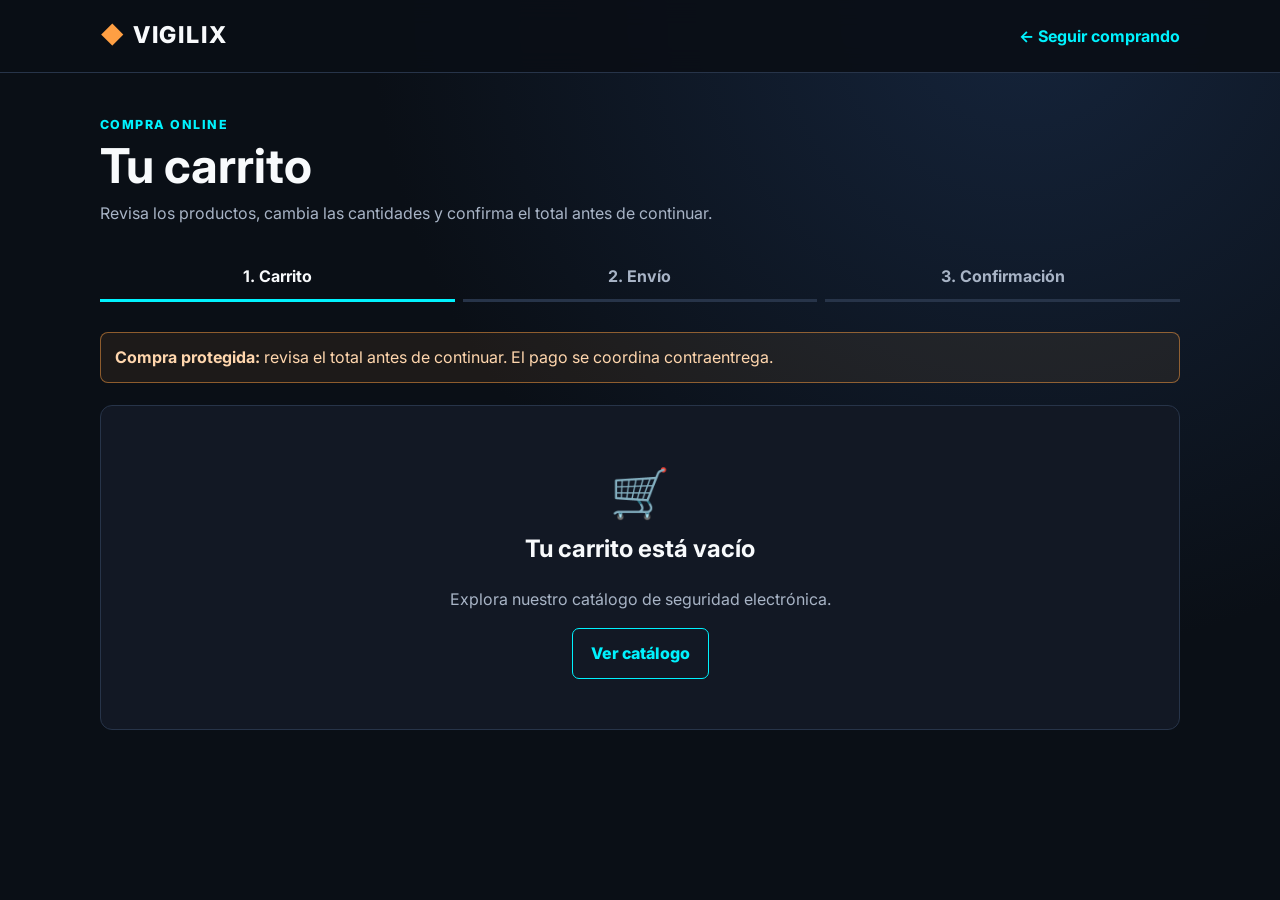
==== carrito.html @ 2ad76c0c "Version Inicial" ====
<!DOCTYPE html>
<html lang="es">
<head>
    <script async src="https://www.googletagmanager.com/gtm.js?id=GTM-5HQ9DHSM"></script>
    <script>window.dataLayer=window.dataLayer||[];function gtag(){dataLayer.push(arguments)}gtag('js',new Date());</script>
    <meta charset="UTF-8"><meta name="viewport" content="width=device-width, initial-scale=1.0"><meta name="description" content="Revisa tu carrito de compra Vigilix y continúa al envío."><title>Carrito | Vigilix</title>
    <link rel="preconnect" href="https://fonts.googleapis.com"><link rel="preconnect" href="https://fonts.gstatic.com" crossorigin><link href="https://fonts.googleapis.com/css2?family=Inter:wght@400;600;700;800&display=swap" rel="stylesheet"><link rel="stylesheet" href="checkout/checkout.css">
</head>
<body>
    <header class="site-header"><div class="header-inner"><a class="brand" href="index.html"><span>◆</span> VIGILIX</a><a class="back-link" href="index.html#equipos">← Seguir comprando</a></div></header>
    <main class="checkout-shell">
        <div class="eyebrow">Compra online</div><h1>Tu carrito</h1><p class="lead">Revisa los productos, cambia las cantidades y confirma el total antes de continuar.</p>
        <ol class="steps" aria-label="Progreso de compra"><li class="active">1. Carrito</li><li>2. Envío</li><li>3. Confirmación</li></ol>
        <div class="notice"><strong>Compra protegida:</strong> revisa el total antes de continuar. El pago se coordina contraentrega.</div>
        <div id="cart-empty" class="panel empty hidden"><div class="icon">🛒</div><h2>Tu carrito está vacío</h2><p class="muted">Explora nuestro catálogo de seguridad electrónica.</p><a class="button button-secondary" href="index.html#equipos">Ver catálogo</a></div>
        <div id="cart-layout" class="layout hidden">
            <section class="panel" aria-labelledby="cart-title"><h2 id="cart-title">Productos</h2><div id="cart-items"></div></section>
            <aside class="panel" aria-labelledby="summary-title"><h2 id="summary-title">Resumen</h2><div class="summary-line"><span>Subtotal</span><strong id="subtotal"></strong></div><div class="summary-line"><span>Envío</span><span>Se calcula después</span></div><div class="summary-line summary-total"><span>Total parcial</span><strong id="total"></strong></div><a class="button button-primary" id="continue-button" href="checkout/envio.html">Continuar al envío →</a></aside>
        </div>
    </main>
    <script src="commerce.js"></script>
    <script>
        const commerce=window.VigilixCommerce,empty=document.getElementById('cart-empty'),layout=document.getElementById('cart-layout'),itemsContainer=document.getElementById('cart-items');
        function escapeHtml(value){return String(value).replace(/[&<>'"]/g,char=>({'&':'&amp;','<':'&lt;','>':'&gt;',"'":'&#39;','"':'&quot;'}[char]));}
        function renderCart(){const items=commerce.getDetailedCart();empty.classList.toggle('hidden',items.length>0);layout.classList.toggle('hidden',items.length===0);if(!items.length)return;itemsContainer.innerHTML=items.map(item=>`<article class="cart-row"><img src="${escapeHtml(item.image)}" alt="${escapeHtml(item.name)}"><div><p class="item-name">${escapeHtml(item.name)}</p><div class="muted">SKU: ${escapeHtml(item.sku)} · ${commerce.formatMoney(item.price)} c/u</div><div class="qty-wrap"><label for="qty-${escapeHtml(item.sku)}">Cantidad</label><input id="qty-${escapeHtml(item.sku)}" type="number" min="1" max="99" value="${item.quantity}" data-qty="${escapeHtml(item.sku)}"><button class="button button-danger" type="button" data-remove="${escapeHtml(item.sku)}">Eliminar</button></div></div><strong class="cart-price">${commerce.formatMoney(item.subtotal)}</strong></article>`).join('');const total=commerce.formatMoney(commerce.subtotal());document.getElementById('subtotal').textContent=total;document.getElementById('total').textContent=total;}
        itemsContainer.addEventListener('change',event=>{const sku=event.target.dataset.qty;if(sku)commerce.updateQuantity(sku,Number(event.target.value));});itemsContainer.addEventListener('click',event=>{const sku=event.target.dataset.remove;if(sku)commerce.removeItem(sku);});window.addEventListener('vigilix:cart-updated',renderCart);document.getElementById('continue-button').addEventListener('click',()=>commerce.trackCartEvent('begin_checkout'));commerce.trackCartEvent('view_cart');renderCart();
    </script>
</body></html>
---- checkout/checkout.css ----
:root {
    --bg: #0a0f16;
    --surface: #121824;
    --surface-2: #172033;
    --border: #273449;
    --cyan: #00f2fe;
    --amber: #ff9f43;
    --green: #10b981;
    --text: #f8fafc;
    --muted: #a8b4c6;
    --danger: #fb7185;
}

* { box-sizing: border-box; }
body {
    margin: 0;
    min-height: 100vh;
    background: radial-gradient(circle at 80% 0, #15243b 0, var(--bg) 48%);
    color: var(--text);
    font: 16px/1.55 Inter, system-ui, sans-serif;
}
a { color: inherit; }
button, input, select, textarea { font: inherit; }
button { cursor: pointer; }
.site-header {
    border-bottom: 1px solid var(--border);
    background: rgba(10, 15, 22, .92);
    backdrop-filter: blur(12px);
}
.header-inner, .checkout-shell { width: min(1080px, calc(100% - 32px)); margin: auto; }
.header-inner { min-height: 72px; display: flex; align-items: center; justify-content: space-between; gap: 16px; }
.brand { color: var(--text); text-decoration: none; font-size: 1.45rem; font-weight: 800; letter-spacing: .08em; }
.brand span { color: var(--amber); }
.back-link { color: var(--cyan); text-decoration: none; font-weight: 700; }
.checkout-shell { padding: 42px 0 70px; }
.eyebrow { color: var(--cyan); text-transform: uppercase; letter-spacing: .12em; font-weight: 800; font-size: .78rem; }
h1 { margin: 6px 0 8px; font-size: clamp(2rem, 5vw, 3rem); line-height: 1.1; }
.lead { color: var(--muted); margin: 0 0 28px; max-width: 720px; }
.notice { padding: 12px 14px; border: 1px solid rgba(255,159,67,.5); background: rgba(255,159,67,.08); border-radius: 8px; color: #ffd6ad; margin-bottom: 22px; }
.steps { display: grid; grid-template-columns: repeat(3, 1fr); gap: 8px; margin: 0 0 30px; padding: 0; list-style: none; }
.steps li { padding: 10px; color: var(--muted); border-bottom: 3px solid var(--border); text-align: center; font-weight: 700; }
.steps li.active { color: var(--text); border-color: var(--cyan); }
.layout { display: grid; grid-template-columns: minmax(0, 1.5fr) minmax(280px, .7fr); gap: 24px; align-items: start; }
.panel { background: var(--surface); border: 1px solid var(--border); border-radius: 12px; padding: 24px; }
.panel h2 { margin-top: 0; }
.cart-row { display: grid; grid-template-columns: 88px 1fr auto; gap: 18px; align-items: center; padding: 18px 0; border-bottom: 1px solid var(--border); }
.cart-row:first-child { padding-top: 0; }
.cart-row:last-child { border-bottom: 0; padding-bottom: 0; }
.cart-row img { width: 88px; height: 88px; object-fit: cover; border-radius: 8px; background: #fff; }
.item-name { font-weight: 800; margin: 0 0 4px; }
.muted { color: var(--muted); }
.qty-wrap { display: flex; align-items: center; gap: 10px; margin-top: 10px; }
.qty-wrap input { width: 72px; }
input, select, textarea {
    width: 100%; color: var(--text); background: #0c131e; border: 1px solid var(--border); border-radius: 7px; padding: 11px 12px;
}
input:focus, select:focus, textarea:focus { outline: 2px solid rgba(0,242,254,.35); border-color: var(--cyan); }
label { display: block; font-weight: 700; margin-bottom: 6px; }
.field { margin-bottom: 17px; }
.field-grid { display: grid; grid-template-columns: 1fr 1fr; gap: 16px; }
.radio-card { display: block; border: 1px solid var(--border); border-radius: 8px; padding: 14px; margin-bottom: 10px; cursor: pointer; }
.radio-card:has(input:checked) { border-color: var(--cyan); background: rgba(0,242,254,.06); }
.radio-card input { width: auto; margin-right: 8px; }
.radio-card strong { display: inline; }
.radio-card small { display: block; color: var(--muted); margin-left: 26px; }
.summary-line { display: flex; justify-content: space-between; gap: 16px; padding: 9px 0; color: var(--muted); }
.summary-total { border-top: 1px solid var(--border); margin-top: 8px; padding-top: 16px; color: var(--text); font-size: 1.2rem; font-weight: 800; }
.button { display: inline-flex; align-items: center; justify-content: center; gap: 8px; border: 0; border-radius: 7px; padding: 12px 18px; text-decoration: none; font-weight: 800; }
.button-primary { width: 100%; background: var(--cyan); color: #061117; }
.button-primary:hover { background: #68f8ff; }
.button-secondary { background: transparent; color: var(--cyan); border: 1px solid var(--cyan); }
.button-danger { padding: 6px 0; color: var(--danger); background: transparent; }
.empty { text-align: center; padding: 50px 20px; }
.empty .icon { font-size: 3rem; }
.success { text-align: center; border-color: var(--green); }
.success-icon { font-size: 3.4rem; }
.order-id { display: inline-block; padding: 8px 12px; background: #0c131e; border-radius: 6px; color: var(--cyan); font-weight: 800; letter-spacing: .05em; }
.error { color: #fecdd3; margin-top: 10px; }
.hidden { display: none !important; }

@media (max-width: 760px) {
    .layout { grid-template-columns: 1fr; }
    .field-grid { grid-template-columns: 1fr; gap: 0; }
    .cart-row { grid-template-columns: 70px 1fr; }
    .cart-row img { width: 70px; height: 70px; }
    .cart-price { grid-column: 2; }
    .steps li { font-size: .82rem; }
}
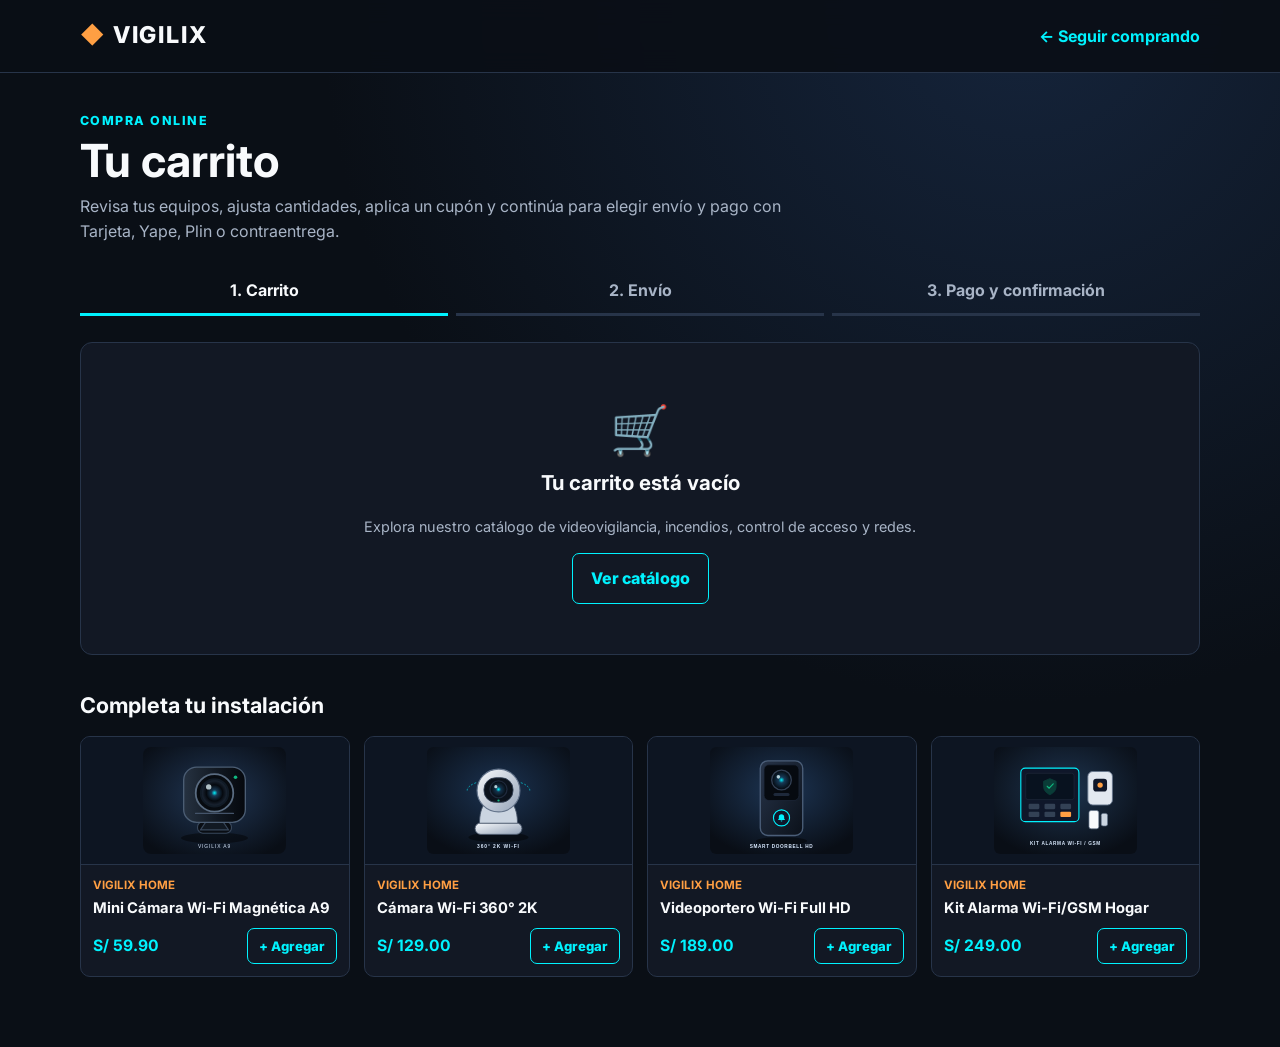
==== commit 44352a80: "Carrito de compras y chat bot" ====
--- a/carrito.html
+++ b/carrito.html
@@ -1,28 +1,110 @@
 <!DOCTYPE html>
 <html lang="es">
+
 <head>
-    <script async src="https://www.googletagmanager.com/gtm.js?id=GTM-5HQ9DHSM"></script>
-    <script>window.dataLayer=window.dataLayer||[];function gtag(){dataLayer.push(arguments)}gtag('js',new Date());</script>
-    <meta charset="UTF-8"><meta name="viewport" content="width=device-width, initial-scale=1.0"><meta name="description" content="Revisa tu carrito de compra Vigilix y continúa al envío."><title>Carrito | Vigilix</title>
-    <link rel="preconnect" href="https://fonts.googleapis.com"><link rel="preconnect" href="https://fonts.gstatic.com" crossorigin><link href="https://fonts.googleapis.com/css2?family=Inter:wght@400;600;700;800&display=swap" rel="stylesheet"><link rel="stylesheet" href="checkout/checkout.css">
+    <script>(function(w,d,s,l,i){w[l]=w[l]||[];w[l].push({'gtm.start':new Date().getTime(),event:'gtm.js'});var f=d.getElementsByTagName(s)[0],j=d.createElement(s),dl=l!='dataLayer'?'&l='+l:'';j.async=true;j.src='https://www.googletagmanager.com/gtm.js?id='+i+dl;f.parentNode.insertBefore(j,f);})(window,document,'script','dataLayer','GTM-WQHF4V39');</script>
+    <meta charset="UTF-8">
+    <meta name="viewport" content="width=device-width, initial-scale=1.0">
+    <link rel="icon" type="image/svg+xml" href="assets/favicon.svg">
+    <meta name="description" content="Revisa tu carrito de compra Vigilix, aplica cupones y continúa al envío y pago.">
+    <title>Carrito | Vigilix</title>
+    <link rel="preconnect" href="https://fonts.googleapis.com">
+    <link rel="preconnect" href="https://fonts.gstatic.com" crossorigin>
+    <link href="https://fonts.googleapis.com/css2?family=Inter:wght@400;600;700;800&display=swap" rel="stylesheet">
+    <link rel="stylesheet" href="checkout/checkout.css?v=20261124-10">
 </head>
+
 <body>
-    <header class="site-header"><div class="header-inner"><a class="brand" href="index.html"><span>◆</span> VIGILIX</a><a class="back-link" href="index.html#equipos">← Seguir comprando</a></div></header>
+    <noscript><iframe src="https://www.googletagmanager.com/ns.html?id=GTM-WQHF4V39" height="0" width="0" style="display:none;visibility:hidden"></iframe></noscript>
+    <header class="site-header">
+        <div class="header-inner">
+            <a class="brand" href="index.html"><span>◆</span> VIGILIX</a>
+            <a class="back-link" href="index.html#equipos">← Seguir comprando</a>
+        </div>
+    </header>
+
     <main class="checkout-shell">
-        <div class="eyebrow">Compra online</div><h1>Tu carrito</h1><p class="lead">Revisa los productos, cambia las cantidades y confirma el total antes de continuar.</p>
-        <ol class="steps" aria-label="Progreso de compra"><li class="active">1. Carrito</li><li>2. Envío</li><li>3. Confirmación</li></ol>
-        <div class="notice"><strong>Compra protegida:</strong> revisa el total antes de continuar. El pago se coordina contraentrega.</div>
-        <div id="cart-empty" class="panel empty hidden"><div class="icon">🛒</div><h2>Tu carrito está vacío</h2><p class="muted">Explora nuestro catálogo de seguridad electrónica.</p><a class="button button-secondary" href="index.html#equipos">Ver catálogo</a></div>
-        <div id="cart-layout" class="layout hidden">
-            <section class="panel" aria-labelledby="cart-title"><h2 id="cart-title">Productos</h2><div id="cart-items"></div></section>
-            <aside class="panel" aria-labelledby="summary-title"><h2 id="summary-title">Resumen</h2><div class="summary-line"><span>Subtotal</span><strong id="subtotal"></strong></div><div class="summary-line"><span>Envío</span><span>Se calcula después</span></div><div class="summary-line summary-total"><span>Total parcial</span><strong id="total"></strong></div><a class="button button-primary" id="continue-button" href="checkout/envio.html">Continuar al envío →</a></aside>
+        <div class="eyebrow">Compra online</div>
+        <h1>Tu carrito</h1>
+        <p class="lead">Revisa tus equipos, ajusta cantidades, aplica un cupón y continúa para elegir envío y pago con Tarjeta, Yape, Plin o contraentrega.</p>
+
+        <ol class="steps" aria-label="Progreso de compra">
+            <li class="active">1. Carrito</li>
+            <li>2. Envío</li>
+            <li>3. Pago y confirmación</li>
+        </ol>
+
+        <div id="cart-feedback" class="cart-feedback hidden" role="status"></div>
+
+        <div id="cart-empty" class="panel empty hidden">
+            <div class="icon">🛒</div>
+            <h2>Tu carrito está vacío</h2>
+            <p class="muted">Explora nuestro catálogo de videovigilancia, incendios, control de acceso y redes.</p>
+            <a class="button button-secondary" href="index.html#equipos">Ver catálogo</a>
         </div>
+
+        <div id="cart-layout" class="hidden">
+            <div id="free-shipping-bar" class="free-shipping-bar"></div>
+
+            <div class="layout">
+                <section class="panel" aria-labelledby="cart-title">
+                    <div class="panel-header-row">
+                        <h2 id="cart-title">Productos</h2>
+                        <span id="cart-items-count" class="count-pill">0 unidades</span>
+                    </div>
+                    <div id="cart-items"></div>
+                    <div class="cart-actions-bar">
+                        <button type="button" id="quote-cart-btn" class="button button-secondary button-sm">
+                            Cotizar este carrito B2B
+                        </button>
+                        <button type="button" id="clear-cart-btn" class="button button-danger">
+                            Vaciar carrito
+                        </button>
+                    </div>
+                </section>
+
+                <aside class="panel" aria-labelledby="summary-title">
+                    <h2 id="summary-title">Resumen</h2>
+
+                    <form id="coupon-form" class="coupon-box">
+                        <label for="coupon-input">¿Tienes un cupón? (Ej. VIGILIX10)</label>
+                        <div class="coupon-row">
+                            <input id="coupon-input" type="text" placeholder="Ingresa tu código" autocomplete="off">
+                            <button type="submit" class="button button-secondary">Aplicar</button>
+                        </div>
+                        <p id="coupon-message" class="coupon-msg"></p>
+                        <div id="coupon-applied" class="coupon-applied hidden"></div>
+                    </form>
+
+                    <div class="summary-line"><span>Subtotal</span><strong id="subtotal"></strong></div>
+                    <div id="discount-row" class="summary-line hidden">
+                        <span>Descuento</span>
+                        <strong id="discount-amount" style="color:var(--green)"></strong>
+                    </div>
+                    <div class="summary-line"><span>Envío estimado</span><span id="shipping-preview">Se calcula en el siguiente paso</span></div>
+                    <div class="summary-line summary-total"><span>Total parcial</span><strong id="total"></strong></div>
+
+                    <div class="accepted-methods" aria-label="Métodos de pago disponibles">
+                        <span class="method-tag">VISA / MC</span>
+                        <span class="method-tag yape">Yape</span>
+                        <span class="method-tag plin">Plin</span>
+                        <span class="method-tag">Contraentrega</span>
+                    </div>
+
+                    <a class="button button-primary" id="continue-button" href="checkout/envio.html">Continuar al envío →</a>
+                </aside>
+            </div>
+        </div>
+
+        <section id="cart-recommendations" class="recommendations-section hidden">
+            <h2>Completa tu instalación</h2>
+            <div id="recommended-grid" class="rec-grid"></div>
+        </section>
     </main>
-    <script src="commerce.js"></script>
-    <script>
-        const commerce=window.VigilixCommerce,empty=document.getElementById('cart-empty'),layout=document.getElementById('cart-layout'),itemsContainer=document.getElementById('cart-items');
-        function escapeHtml(value){return String(value).replace(/[&<>'"]/g,char=>({'&':'&amp;','<':'&lt;','>':'&gt;',"'":'&#39;','"':'&quot;'}[char]));}
-        function renderCart(){const items=commerce.getDetailedCart();empty.classList.toggle('hidden',items.length>0);layout.classList.toggle('hidden',items.length===0);if(!items.length)return;itemsContainer.innerHTML=items.map(item=>`<article class="cart-row"><img src="${escapeHtml(item.image)}" alt="${escapeHtml(item.name)}"><div><p class="item-name">${escapeHtml(item.name)}</p><div class="muted">SKU: ${escapeHtml(item.sku)} · ${commerce.formatMoney(item.price)} c/u</div><div class="qty-wrap"><label for="qty-${escapeHtml(item.sku)}">Cantidad</label><input id="qty-${escapeHtml(item.sku)}" type="number" min="1" max="99" value="${item.quantity}" data-qty="${escapeHtml(item.sku)}"><button class="button button-danger" type="button" data-remove="${escapeHtml(item.sku)}">Eliminar</button></div></div><strong class="cart-price">${commerce.formatMoney(item.subtotal)}</strong></article>`).join('');const total=commerce.formatMoney(commerce.subtotal());document.getElementById('subtotal').textContent=total;document.getElementById('total').textContent=total;}
-        itemsContainer.addEventListener('change',event=>{const sku=event.target.dataset.qty;if(sku)commerce.updateQuantity(sku,Number(event.target.value));});itemsContainer.addEventListener('click',event=>{const sku=event.target.dataset.remove;if(sku)commerce.removeItem(sku);});window.addEventListener('vigilix:cart-updated',renderCart);document.getElementById('continue-button').addEventListener('click',()=>commerce.trackCartEvent('begin_checkout'));commerce.trackCartEvent('view_cart');renderCart();
-    </script>
-</body></html>
+
+    <script src="js/productos.js?v=20261124-10"></script>
+    <script src="js/commerce.js?v=20261124-10"></script>
+    <script src="js/carrito.js?v=20261124-10"></script>
+</body>
+
+</html>
--- a/checkout/checkout.css
+++ b/checkout/checkout.css
@@ -6,12 +6,16 @@
     --cyan: #00f2fe;
     --amber: #ff9f43;
     --green: #10b981;
+    --yape: #742284;
+    --yape-light: #d8b4fe;
+    --plin: #00c8d7;
     --text: #f8fafc;
     --muted: #a8b4c6;
     --danger: #fb7185;
 }
 
 * { box-sizing: border-box; }
+
 body {
     margin: 0;
     min-height: 100vh;
@@ -19,70 +23,799 @@
     color: var(--text);
     font: 16px/1.55 Inter, system-ui, sans-serif;
 }
+
 a { color: inherit; }
 button, input, select, textarea { font: inherit; }
 button { cursor: pointer; }
+
 .site-header {
     border-bottom: 1px solid var(--border);
-    background: rgba(10, 15, 22, .92);
+    background: rgba(10, 15, 22, 0.92);
     backdrop-filter: blur(12px);
-}
-.header-inner, .checkout-shell { width: min(1080px, calc(100% - 32px)); margin: auto; }
-.header-inner { min-height: 72px; display: flex; align-items: center; justify-content: space-between; gap: 16px; }
-.brand { color: var(--text); text-decoration: none; font-size: 1.45rem; font-weight: 800; letter-spacing: .08em; }
+    position: sticky;
+    top: 0;
+    z-index: 50;
+}
+
+.header-inner,
+.checkout-shell {
+    width: min(1120px, calc(100% - 32px));
+    margin: auto;
+}
+
+.header-inner {
+    min-height: 72px;
+    display: flex;
+    align-items: center;
+    justify-content: space-between;
+    gap: 16px;
+}
+
+.brand {
+    color: var(--text);
+    text-decoration: none;
+    font-size: 1.45rem;
+    font-weight: 800;
+    letter-spacing: 0.08em;
+}
+
 .brand span { color: var(--amber); }
 .back-link { color: var(--cyan); text-decoration: none; font-weight: 700; }
-.checkout-shell { padding: 42px 0 70px; }
-.eyebrow { color: var(--cyan); text-transform: uppercase; letter-spacing: .12em; font-weight: 800; font-size: .78rem; }
-h1 { margin: 6px 0 8px; font-size: clamp(2rem, 5vw, 3rem); line-height: 1.1; }
-.lead { color: var(--muted); margin: 0 0 28px; max-width: 720px; }
-.notice { padding: 12px 14px; border: 1px solid rgba(255,159,67,.5); background: rgba(255,159,67,.08); border-radius: 8px; color: #ffd6ad; margin-bottom: 22px; }
-.steps { display: grid; grid-template-columns: repeat(3, 1fr); gap: 8px; margin: 0 0 30px; padding: 0; list-style: none; }
-.steps li { padding: 10px; color: var(--muted); border-bottom: 3px solid var(--border); text-align: center; font-weight: 700; }
+.back-link:hover { text-decoration: underline; }
+
+.checkout-shell { padding: 38px 0 70px; }
+.eyebrow { color: var(--cyan); text-transform: uppercase; letter-spacing: 0.12em; font-weight: 800; font-size: 0.78rem; }
+h1 { margin: 6px 0 8px; font-size: clamp(1.9rem, 4.6vw, 2.85rem); line-height: 1.1; }
+.lead { color: var(--muted); margin: 0 0 24px; max-width: 740px; }
+
+.notice {
+    padding: 12px 15px;
+    border: 1px solid rgba(255, 159, 67, 0.45);
+    background: rgba(255, 159, 67, 0.08);
+    border-radius: 9px;
+    color: #ffd6ad;
+    margin-bottom: 22px;
+    font-size: 0.94rem;
+}
+
+.steps {
+    display: grid;
+    grid-template-columns: repeat(3, 1fr);
+    gap: 8px;
+    margin: 0 0 26px;
+    padding: 0;
+    list-style: none;
+}
+
+.steps li {
+    padding: 10px;
+    color: var(--muted);
+    border-bottom: 3px solid var(--border);
+    text-align: center;
+    font-weight: 700;
+}
+
 .steps li.active { color: var(--text); border-color: var(--cyan); }
-.layout { display: grid; grid-template-columns: minmax(0, 1.5fr) minmax(280px, .7fr); gap: 24px; align-items: start; }
-.panel { background: var(--surface); border: 1px solid var(--border); border-radius: 12px; padding: 24px; }
-.panel h2 { margin-top: 0; }
-.cart-row { display: grid; grid-template-columns: 88px 1fr auto; gap: 18px; align-items: center; padding: 18px 0; border-bottom: 1px solid var(--border); }
-.cart-row:first-child { padding-top: 0; }
+.steps li.done { color: var(--green); border-color: var(--green); }
+
+.layout {
+    display: grid;
+    grid-template-columns: minmax(0, 1.48fr) minmax(300px, 0.78fr);
+    gap: 24px;
+    align-items: start;
+}
+
+.panel {
+    background: var(--surface);
+    border: 1px solid var(--border);
+    border-radius: 12px;
+    padding: 24px;
+}
+
+.panel h2 { margin-top: 0; font-size: 1.28rem; }
+
+.panel-header-row {
+    display: flex;
+    justify-content: space-between;
+    align-items: center;
+    gap: 12px;
+    margin-bottom: 14px;
+    flex-wrap: wrap;
+}
+
+.panel-header-row h2 { margin: 0; }
+
+.count-pill {
+    font-size: 0.8rem;
+    font-weight: 700;
+    padding: 4px 10px;
+    border-radius: 99px;
+    background: rgba(0, 242, 254, 0.1);
+    color: var(--cyan);
+    border: 1px solid rgba(0, 242, 254, 0.3);
+}
+
+/* Barra de progreso envío gratis */
+.free-shipping-bar {
+    padding: 12px 14px;
+    border-radius: 9px;
+    border: 1px solid rgba(0, 242, 254, 0.28);
+    background: rgba(0, 242, 254, 0.05);
+    margin-bottom: 20px;
+}
+
+.shipping-progress-text { font-size: 0.9rem; color: var(--muted); margin-bottom: 8px; }
+.shipping-progress-text strong,
+.shipping-progress-text span { color: var(--text); }
+.shipping-progress-text.unlocked { color: var(--green); }
+
+.shipping-progress-track {
+    height: 7px;
+    border-radius: 99px;
+    background: #1e293b;
+    overflow: hidden;
+}
+
+.shipping-progress-fill {
+    height: 100%;
+    border-radius: 99px;
+    background: linear-gradient(90deg, var(--cyan), var(--green));
+    transition: width 0.35s ease;
+}
+
+.cart-feedback {
+    display: flex;
+    justify-content: space-between;
+    align-items: center;
+    gap: 12px;
+    padding: 10px 14px;
+    border-radius: 8px;
+    background: rgba(16, 185, 129, 0.12);
+    border: 1px solid rgba(16, 185, 129, 0.4);
+    color: #d1fae5;
+    margin-bottom: 18px;
+    font-size: 0.9rem;
+}
+
+.link-btn {
+    background: transparent;
+    border: 0;
+    color: var(--cyan);
+    font-weight: 700;
+    text-decoration: underline;
+    padding: 0;
+}
+
+/* Filas del carrito */
+.cart-row {
+    display: grid;
+    grid-template-columns: 92px 1fr auto;
+    gap: 18px;
+    align-items: center;
+    padding: 18px 0;
+    border-bottom: 1px solid var(--border);
+}
+
+.cart-row:first-child { padding-top: 6px; }
 .cart-row:last-child { border-bottom: 0; padding-bottom: 0; }
-.cart-row img { width: 88px; height: 88px; object-fit: cover; border-radius: 8px; background: #fff; }
+
+.cart-thumb {
+    display: flex;
+    align-items: center;
+    justify-content: center;
+    width: 92px;
+    height: 92px;
+    border-radius: 9px;
+    background: #0d1522;
+    border: 1px solid var(--border);
+    padding: 6px;
+}
+
+.cart-row img {
+    width: 100%;
+    height: 100%;
+    object-fit: contain;
+    border-radius: 6px;
+}
+
+.cart-category {
+    display: inline-block;
+    font-size: 0.72rem;
+    font-weight: 700;
+    text-transform: uppercase;
+    letter-spacing: 0.06em;
+    color: var(--amber);
+    margin-bottom: 2px;
+}
+
 .item-name { font-weight: 800; margin: 0 0 4px; }
-.muted { color: var(--muted); }
-.qty-wrap { display: flex; align-items: center; gap: 10px; margin-top: 10px; }
-.qty-wrap input { width: 72px; }
+.item-name a { text-decoration: none; }
+.item-name a:hover { color: var(--cyan); }
+.muted { color: var(--muted); font-size: 0.9rem; }
+
+.qty-wrap {
+    display: flex;
+    align-items: center;
+    flex-wrap: wrap;
+    gap: 12px;
+    margin-top: 10px;
+}
+
+.qty-wrap label {
+    margin: 0;
+    font-size: 0.84rem;
+    color: var(--muted);
+}
+
+.qty-stepper {
+    display: inline-flex;
+    align-items: center;
+    border: 1px solid var(--border);
+    border-radius: 7px;
+    overflow: hidden;
+    background: #0c131e;
+}
+
+.qty-step-btn {
+    width: 34px;
+    height: 36px;
+    border: 0;
+    background: transparent;
+    color: var(--text);
+    font-weight: 800;
+    font-size: 1.1rem;
+}
+
+.qty-step-btn:hover { background: rgba(0, 242, 254, 0.14); color: var(--cyan); }
+
+.qty-stepper input {
+    width: 52px;
+    height: 36px;
+    padding: 0 4px;
+    text-align: center;
+    border: 0;
+    border-inline: 1px solid var(--border);
+    border-radius: 0;
+    background: transparent;
+}
+
+.cart-price {
+    font-size: 1.15rem;
+    color: var(--cyan);
+    white-space: nowrap;
+}
+
+.cart-actions-bar {
+    display: flex;
+    justify-content: space-between;
+    align-items: center;
+    flex-wrap: wrap;
+    gap: 12px;
+    margin-top: 18px;
+    padding-top: 16px;
+    border-top: 1px solid var(--border);
+}
+
+/* Cupón de descuento */
+.coupon-box {
+    margin: 14px 0;
+    padding: 12px;
+    border-radius: 8px;
+    background: #0d1421;
+    border: 1px solid var(--border);
+}
+
+.coupon-box label { font-size: 0.82rem; color: var(--muted); margin-bottom: 6px; }
+
+.coupon-row {
+    display: flex;
+    gap: 8px;
+}
+
+.coupon-row input { padding: 9px 10px; font-size: 0.9rem; }
+.coupon-row button { flex-shrink: 0; padding: 9px 14px; font-size: 0.88rem; }
+
+.coupon-msg { margin: 6px 0 0; font-size: 0.82rem; }
+.coupon-msg.ok { color: var(--green); }
+.coupon-msg.err { color: var(--danger); }
+
+.coupon-applied {
+    margin-top: 8px;
+    display: flex;
+    justify-content: space-between;
+    align-items: center;
+    gap: 8px;
+    font-size: 0.82rem;
+    color: #a7f3d0;
+}
+
+/* Recomendaciones en el carrito */
+.recommendations-section { margin-top: 34px; }
+.recommendations-section h2 { margin: 0 0 14px; font-size: 1.35rem; }
+
+.rec-grid {
+    display: grid;
+    grid-template-columns: repeat(4, minmax(0, 1fr));
+    gap: 14px;
+}
+
+.rec-card {
+    background: var(--surface);
+    border: 1px solid var(--border);
+    border-radius: 10px;
+    overflow: hidden;
+    display: flex;
+    flex-direction: column;
+}
+
+.rec-thumb {
+    display: flex;
+    align-items: center;
+    justify-content: center;
+    height: 128px;
+    background: #0d1522;
+    padding: 10px;
+    border-bottom: 1px solid var(--border);
+}
+
+.rec-thumb img { width: 100%; height: 100%; object-fit: contain; }
+.rec-body { padding: 12px; display: flex; flex-direction: column; flex: 1; }
+.rec-body small { color: var(--amber); font-weight: 700; font-size: 0.72rem; text-transform: uppercase; }
+.rec-body h3 { margin: 4px 0 10px; font-size: 0.92rem; line-height: 1.3; }
+.rec-body h3 a { text-decoration: none; }
+.rec-body h3 a:hover { color: var(--cyan); }
+.rec-footer { margin-top: auto; display: flex; justify-content: space-between; align-items: center; gap: 8px; }
+.rec-footer strong { color: var(--cyan); font-size: 0.98rem; }
+
+/* Inputs y Formularios */
 input, select, textarea {
-    width: 100%; color: var(--text); background: #0c131e; border: 1px solid var(--border); border-radius: 7px; padding: 11px 12px;
-}
-input:focus, select:focus, textarea:focus { outline: 2px solid rgba(0,242,254,.35); border-color: var(--cyan); }
+    width: 100%;
+    color: var(--text);
+    background: #0c131e;
+    border: 1px solid var(--border);
+    border-radius: 7px;
+    padding: 11px 12px;
+}
+
+input:focus, select:focus, textarea:focus {
+    outline: 2px solid rgba(0, 242, 254, 0.35);
+    border-color: var(--cyan);
+}
+
 label { display: block; font-weight: 700; margin-bottom: 6px; }
-.field { margin-bottom: 17px; }
-.field-grid { display: grid; grid-template-columns: 1fr 1fr; gap: 16px; }
-.radio-card { display: block; border: 1px solid var(--border); border-radius: 8px; padding: 14px; margin-bottom: 10px; cursor: pointer; }
-.radio-card:has(input:checked) { border-color: var(--cyan); background: rgba(0,242,254,.06); }
+.field { margin-bottom: 16px; }
+.field-grid { display: grid; grid-template-columns: 1fr 1fr; gap: 14px; }
+
+.radio-card {
+    display: block;
+    border: 1px solid var(--border);
+    border-radius: 9px;
+    padding: 14px;
+    margin-bottom: 10px;
+    cursor: pointer;
+    transition: border-color 0.2s, background 0.2s;
+}
+
+.radio-card:has(input:checked) {
+    border-color: var(--cyan);
+    background: rgba(0, 242, 254, 0.07);
+}
+
+.radio-card.yape-card:has(input:checked) {
+    border-color: #c084fc;
+    background: rgba(116, 34, 132, 0.2);
+}
+
+.radio-card.plin-card:has(input:checked) {
+    border-color: var(--plin);
+    background: rgba(0, 200, 215, 0.14);
+}
+
 .radio-card input { width: auto; margin-right: 8px; }
 .radio-card strong { display: inline; }
-.radio-card small { display: block; color: var(--muted); margin-left: 26px; }
-.summary-line { display: flex; justify-content: space-between; gap: 16px; padding: 9px 0; color: var(--muted); }
-.summary-total { border-top: 1px solid var(--border); margin-top: 8px; padding-top: 16px; color: var(--text); font-size: 1.2rem; font-weight: 800; }
-.button { display: inline-flex; align-items: center; justify-content: center; gap: 8px; border: 0; border-radius: 7px; padding: 12px 18px; text-decoration: none; font-weight: 800; }
+.radio-card small { display: block; color: var(--muted); margin-left: 24px; margin-top: 2px; font-weight: 400; }
+
+.radio-card-head {
+    display: flex;
+    justify-content: space-between;
+    align-items: center;
+    gap: 10px;
+    flex-wrap: wrap;
+}
+
+.accordion-trigger {
+    user-select: none;
+    margin-bottom: 10px;
+}
+
+.accordion-trigger.is-open {
+    margin-bottom: 0;
+    border-bottom-left-radius: 0;
+    border-bottom-right-radius: 0;
+}
+
+.accordion-right {
+    display: inline-flex;
+    align-items: center;
+    gap: 10px;
+}
+
+.accordion-chevron {
+    display: inline-flex;
+    align-items: center;
+    justify-content: center;
+    width: 24px;
+    height: 24px;
+    border-radius: 50%;
+    background: rgba(255, 255, 255, 0.06);
+    color: var(--cyan);
+    font-size: 0.9rem;
+    transition: transform 0.22s ease;
+}
+
+.accordion-trigger.is-open .accordion-chevron {
+    transform: rotate(180deg);
+}
+
+.payment-accordion-item .payment-detail-box {
+    margin: 0 0 12px;
+    border-top: 0;
+    border-top-left-radius: 0;
+    border-top-right-radius: 0;
+}
+
+/* Selector de Comprobante (Boleta / Factura) */
+.invoice-section {
+    margin-top: 22px;
+    padding-top: 18px;
+    border-top: 1px solid var(--border);
+}
+
+.invoice-toggle-row {
+    display: grid;
+    grid-template-columns: 1fr 1fr;
+    gap: 10px;
+    margin-bottom: 14px;
+}
+
+.invoice-pill {
+    display: flex;
+    align-items: center;
+    gap: 8px;
+    padding: 11px 14px;
+    margin: 0;
+    border: 1px solid var(--border);
+    border-radius: 8px;
+    background: #0c131e;
+    cursor: pointer;
+    font-weight: 700;
+    font-size: 0.92rem;
+}
+
+.invoice-pill input { width: auto; margin: 0; }
+.invoice-pill:has(input:checked) {
+    border-color: var(--cyan);
+    background: rgba(0, 242, 254, 0.08);
+    color: var(--text);
+}
+
+/* Comprobante profesional en gracias.html */
+.receipt-sheet {
+    max-width: 760px;
+    margin: 22px auto;
+    text-align: left;
+    background: #0d1522;
+    border: 1px solid var(--border);
+    border-radius: 12px;
+    padding: 24px;
+}
+
+.receipt-top {
+    display: flex;
+    justify-content: space-between;
+    align-items: flex-start;
+    gap: 16px;
+    flex-wrap: wrap;
+    padding-bottom: 16px;
+    margin-bottom: 16px;
+    border-bottom: 1px solid var(--border);
+}
+
+.receipt-brand strong { display: block; font-size: 1.05rem; letter-spacing: 0.04em; margin-bottom: 4px; }
+.receipt-brand span { display: block; color: var(--muted); font-size: 0.82rem; }
+
+.receipt-doc-box {
+    text-align: right;
+    padding: 10px 14px;
+    border-radius: 8px;
+    background: #09101b;
+    border: 1px solid rgba(0, 242, 254, 0.35);
+}
+
+.receipt-doc-type {
+    display: block;
+    font-size: 0.7rem;
+    font-weight: 800;
+    letter-spacing: 0.08em;
+    color: var(--amber);
+    margin-bottom: 4px;
+}
+
+.receipt-doc-box .order-id { margin: 2px 0 4px; padding: 4px 10px; font-size: 0.96rem; }
+.receipt-doc-box small { display: block; color: var(--muted); font-size: 0.76rem; }
+
+.receipt-meta-grid {
+    display: grid;
+    grid-template-columns: 1fr 1fr;
+    gap: 10px;
+    margin-bottom: 18px;
+}
+
+.receipt-meta-grid > div {
+    background: #09101b;
+    border: 1px solid var(--border);
+    border-radius: 8px;
+    padding: 10px 12px;
+}
+
+.receipt-meta-grid small {
+    display: block;
+    font-size: 0.7rem;
+    font-weight: 800;
+    color: var(--muted);
+    letter-spacing: 0.06em;
+    margin-bottom: 3px;
+}
+
+.receipt-meta-grid strong { display: block; font-size: 0.9rem; }
+.receipt-sub-detail { display: block; font-size: 0.8rem; color: var(--muted); margin-top: 2px; }
+
+.receipt-table-wrap { overflow-x: auto; margin-bottom: 16px; }
+.receipt-table { width: 100%; border-collapse: collapse; font-size: 0.86rem; }
+.receipt-table th,
+.receipt-table td { padding: 9px 8px; border-bottom: 1px solid var(--border); text-align: left; }
+.receipt-table th { color: var(--cyan); font-size: 0.78rem; text-transform: uppercase; background: #09101b; }
+.receipt-table .num { text-align: right; white-space: nowrap; }
+
+.receipt-totals { max-width: 340px; margin-left: auto; }
+.receipt-footnote { margin: 16px 0 0; padding-top: 12px; border-top: 1px dashed var(--border); color: var(--muted); font-size: 0.78rem; text-align: center; }
+
+@media print {
+    body { background: #fff !important; color: #0f172a !important; }
+    .no-print { display: none !important; }
+    .checkout-shell { width: 100%; padding: 0; }
+    .panel.success { border: 0; padding: 0; background: #fff; }
+    .receipt-sheet { margin: 0; max-width: 100%; background: #fff; color: #0f172a; border: 1px solid #cbd5e1; }
+    .receipt-doc-box, .receipt-meta-grid > div, .receipt-table th { background: #f8fafc !important; color: #0f172a !important; border-color: #cbd5e1 !important; }
+    .receipt-brand span, .receipt-meta-grid small, .receipt-sub-detail, .summary-line, .receipt-footnote { color: #475569 !important; }
+    .summary-line strong, .summary-total, .summary-total strong, .order-id { color: #0f172a !important; background: transparent !important; }
+}
+
+.method-tags {
+    display: flex;
+    gap: 5px;
+    flex-wrap: wrap;
+}
+
+.method-tag {
+    font-size: 0.7rem;
+    font-weight: 800;
+    padding: 2px 7px;
+    border-radius: 4px;
+    background: #0c131e;
+    border: 1px solid var(--border);
+    color: var(--muted);
+}
+
+.method-tag.yape { background: rgba(116, 34, 132, 0.35); border-color: #c084fc; color: #f3e8ff; }
+.method-tag.plin { background: rgba(0, 200, 215, 0.2); border-color: var(--plin); color: #cffafe; }
+
+/* Paneles de detalle de pago */
+.payment-detail-box {
+    margin: 14px 0 20px;
+    padding: 18px;
+    border-radius: 10px;
+    border: 1px solid var(--border);
+    background: #0d1522;
+}
+
+.payment-detail-box.yape-box {
+    border-color: rgba(192, 132, 252, 0.45);
+    background: linear-gradient(145deg, rgba(116, 34, 132, 0.22), #0d1522 65%);
+}
+
+.payment-detail-box.plin-box {
+    border-color: rgba(0, 200, 215, 0.45);
+    background: linear-gradient(145deg, rgba(0, 200, 215, 0.14), #0d1522 65%);
+}
+
+.card-input-wrap {
+    position: relative;
+}
+
+.card-brand-badge {
+    position: absolute;
+    right: 10px;
+    top: 50%;
+    transform: translateY(-50%);
+    font-size: 0.72rem;
+    font-weight: 800;
+    padding: 3px 8px;
+    border-radius: 4px;
+    background: rgba(0, 242, 254, 0.14);
+    color: var(--cyan);
+    border: 1px solid rgba(0, 242, 254, 0.35);
+}
+
+.wallet-grid {
+    display: grid;
+    grid-template-columns: 165px 1fr;
+    gap: 18px;
+    align-items: center;
+    margin-bottom: 16px;
+}
+
+.qr-card {
+    background: #fff;
+    padding: 10px;
+    border-radius: 10px;
+    text-align: center;
+    color: #0f172a;
+}
+
+.qr-card svg { width: 100%; height: auto; display: block; }
+.qr-card span { display: block; font-size: 0.74rem; font-weight: 800; margin-top: 6px; }
+
+.wallet-meta h3 { margin: 0 0 6px; font-size: 1.05rem; }
+.wallet-meta p { margin: 0 0 10px; color: var(--muted); font-size: 0.9rem; }
+
+.wallet-number-row {
+    display: flex;
+    align-items: center;
+    gap: 10px;
+    flex-wrap: wrap;
+    margin-bottom: 10px;
+}
+
+.wallet-number {
+    font-size: 1.25rem;
+    font-weight: 800;
+    letter-spacing: 0.05em;
+    color: var(--text);
+}
+
+.wallet-amount-pill {
+    display: inline-flex;
+    align-items: center;
+    gap: 8px;
+    padding: 6px 12px;
+    border-radius: 7px;
+    background: rgba(0, 242, 254, 0.1);
+    border: 1px solid rgba(0, 242, 254, 0.35);
+    font-size: 0.9rem;
+}
+
+.wallet-amount-pill strong { color: var(--cyan); font-size: 1.05rem; }
+
+.security-note {
+    display: flex;
+    align-items: center;
+    gap: 8px;
+    font-size: 0.8rem;
+    color: var(--muted);
+    margin-top: 10px;
+}
+
+/* Resumen y Botones */
+.summary-line {
+    display: flex;
+    justify-content: space-between;
+    gap: 14px;
+    padding: 8px 0;
+    color: var(--muted);
+    font-size: 0.94rem;
+}
+
+.summary-line strong { color: var(--text); text-align: right; }
+
+.summary-total {
+    border-top: 1px solid var(--border);
+    margin-top: 8px;
+    padding-top: 14px;
+    color: var(--text);
+    font-size: 1.2rem;
+    font-weight: 800;
+}
+
+.summary-total strong { color: var(--cyan); }
+
+.accepted-methods {
+    display: flex;
+    flex-wrap: wrap;
+    gap: 6px;
+    margin: 14px 0 16px;
+}
+
+.button {
+    display: inline-flex;
+    align-items: center;
+    justify-content: center;
+    gap: 8px;
+    border: 0;
+    border-radius: 7px;
+    padding: 12px 18px;
+    text-decoration: none;
+    font-weight: 800;
+    transition: background 0.2s, transform 0.15s;
+}
+
+.button-sm { padding: 7px 11px; font-size: 0.82rem; }
 .button-primary { width: 100%; background: var(--cyan); color: #061117; }
 .button-primary:hover { background: #68f8ff; }
+.button-primary:disabled { opacity: 0.65; cursor: not-allowed; }
 .button-secondary { background: transparent; color: var(--cyan); border: 1px solid var(--cyan); }
+.button-secondary:hover { background: rgba(0, 242, 254, 0.12); }
+.button-whatsapp { background: #25d366; color: #061a0e; }
+.button-whatsapp:hover { background: #34e076; }
 .button-danger { padding: 6px 0; color: var(--danger); background: transparent; }
+
 .empty { text-align: center; padding: 50px 20px; }
 .empty .icon { font-size: 3rem; }
 .success { text-align: center; border-color: var(--green); }
 .success-icon { font-size: 3.4rem; }
-.order-id { display: inline-block; padding: 8px 12px; background: #0c131e; border-radius: 6px; color: var(--cyan); font-weight: 800; letter-spacing: .05em; }
-.error { color: #fecdd3; margin-top: 10px; }
+
+.order-id {
+    display: inline-block;
+    padding: 8px 14px;
+    background: #0c131e;
+    border: 1px solid var(--border);
+    border-radius: 7px;
+    color: var(--cyan);
+    font-weight: 800;
+    letter-spacing: 0.06em;
+}
+
+.receipt-box {
+    max-width: 580px;
+    margin: 24px auto;
+    text-align: left;
+    background: #0d1522;
+    border: 1px solid var(--border);
+    border-radius: 10px;
+    padding: 18px 20px;
+}
+
+.error { color: #fecdd3; margin-top: 10px; font-size: 0.9rem; font-weight: 600; }
 .hidden { display: none !important; }
+
+@media (max-width: 900px) {
+    .rec-grid { grid-template-columns: repeat(2, minmax(0, 1fr)); }
+}
 
 @media (max-width: 760px) {
     .layout { grid-template-columns: 1fr; }
-    .field-grid { grid-template-columns: 1fr; gap: 0; }
-    .cart-row { grid-template-columns: 70px 1fr; }
-    .cart-row img { width: 70px; height: 70px; }
+    .field-grid,
+    .invoice-toggle-row,
+    .receipt-meta-grid { grid-template-columns: 1fr; gap: 8px; }
+    .receipt-doc-box { text-align: left; width: 100%; }
+    .wallet-grid { grid-template-columns: 1fr; text-align: center; }
+    .qr-card { max-width: 170px; margin: auto; }
+    .wallet-number-row { justify-content: center; }
+    .cart-row { grid-template-columns: 74px 1fr; }
+    .cart-thumb { width: 74px; height: 74px; }
     .cart-price { grid-column: 2; }
-    .steps li { font-size: .82rem; }
-}
+    .steps li { font-size: 0.82rem; }
+}
+
+@media (max-width: 520px) {
+    .header-inner,
+    .checkout-shell { width: min(100% - 24px, 1120px); }
+    .header-inner { min-height: 64px; }
+    .brand { font-size: 1.15rem; }
+    .back-link { font-size: 0.82rem; text-align: right; }
+    .checkout-shell { padding: 26px 0 50px; }
+    .panel { padding: 16px; border-radius: 9px; min-width: 0; }
+    .steps { gap: 4px; }
+    .steps li { padding: 8px 3px; font-size: 0.72rem; }
+    .rec-grid { grid-template-columns: 1fr; }
+}
